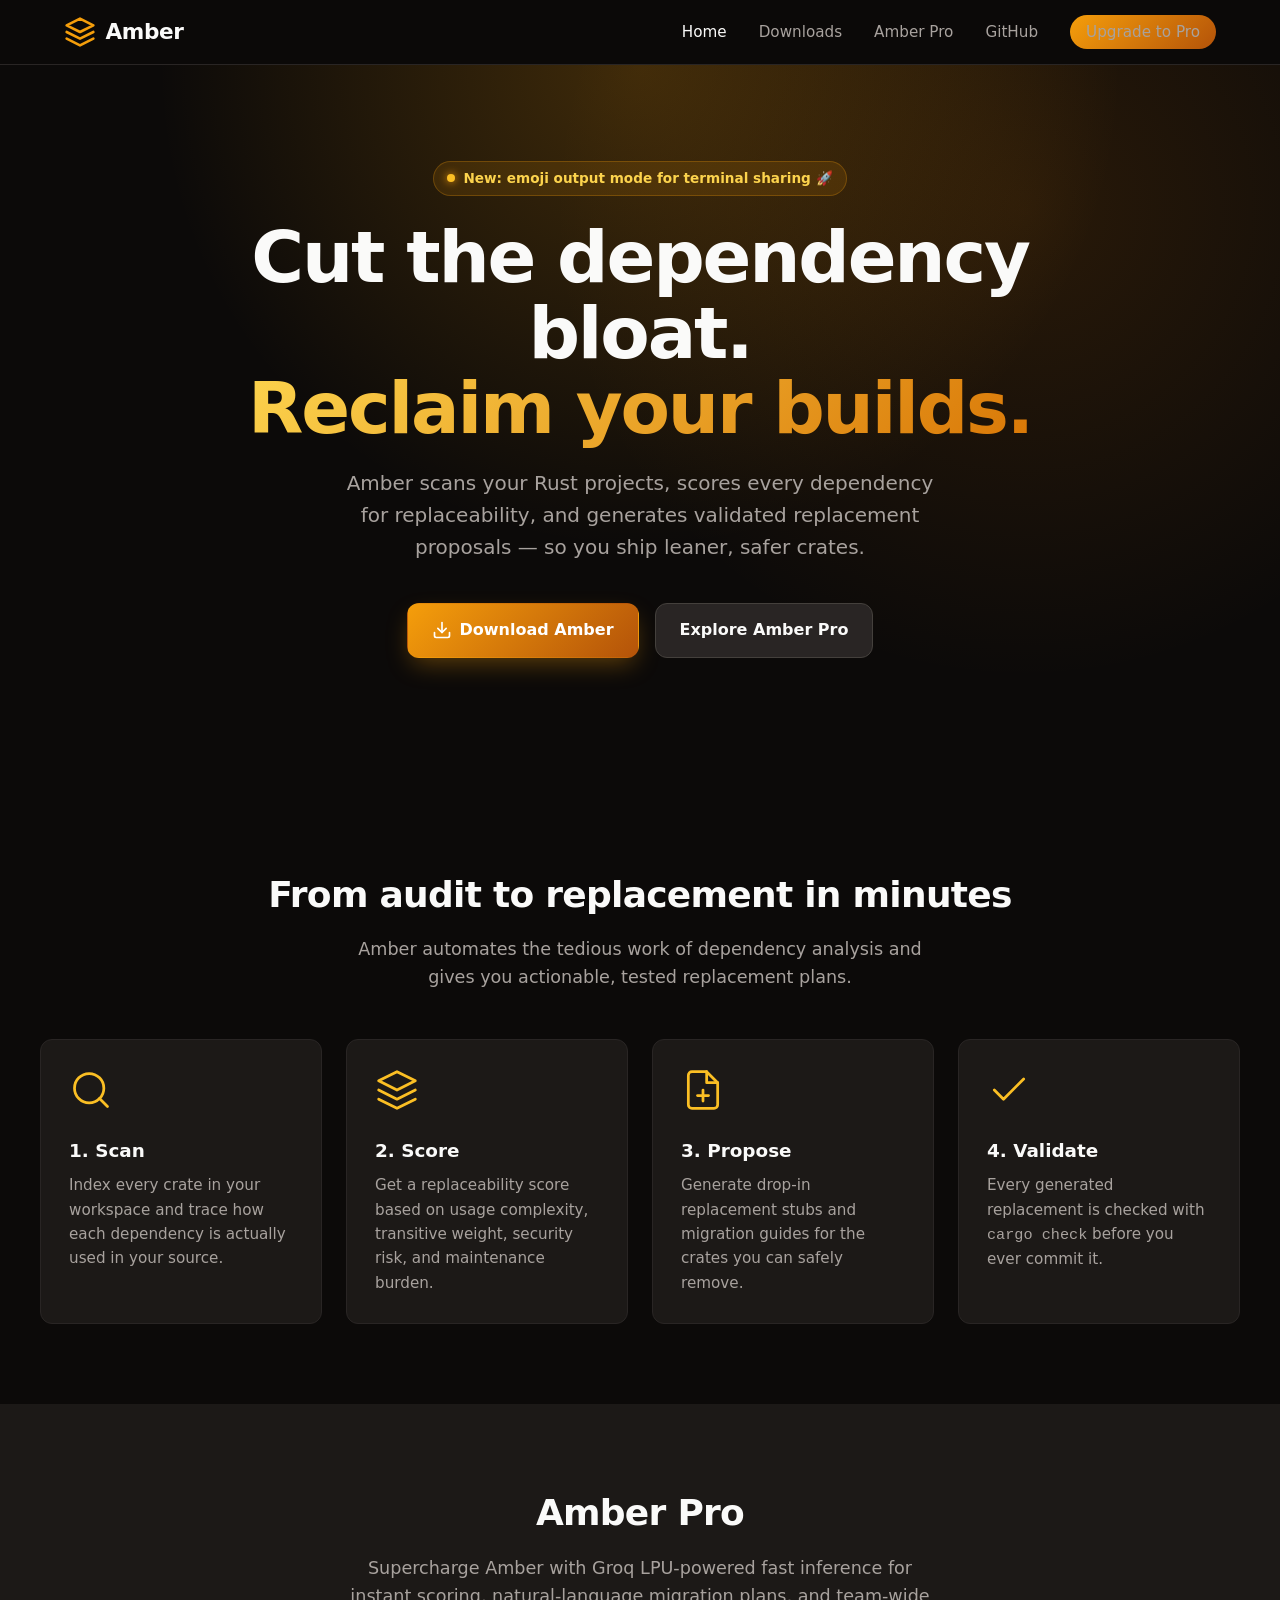
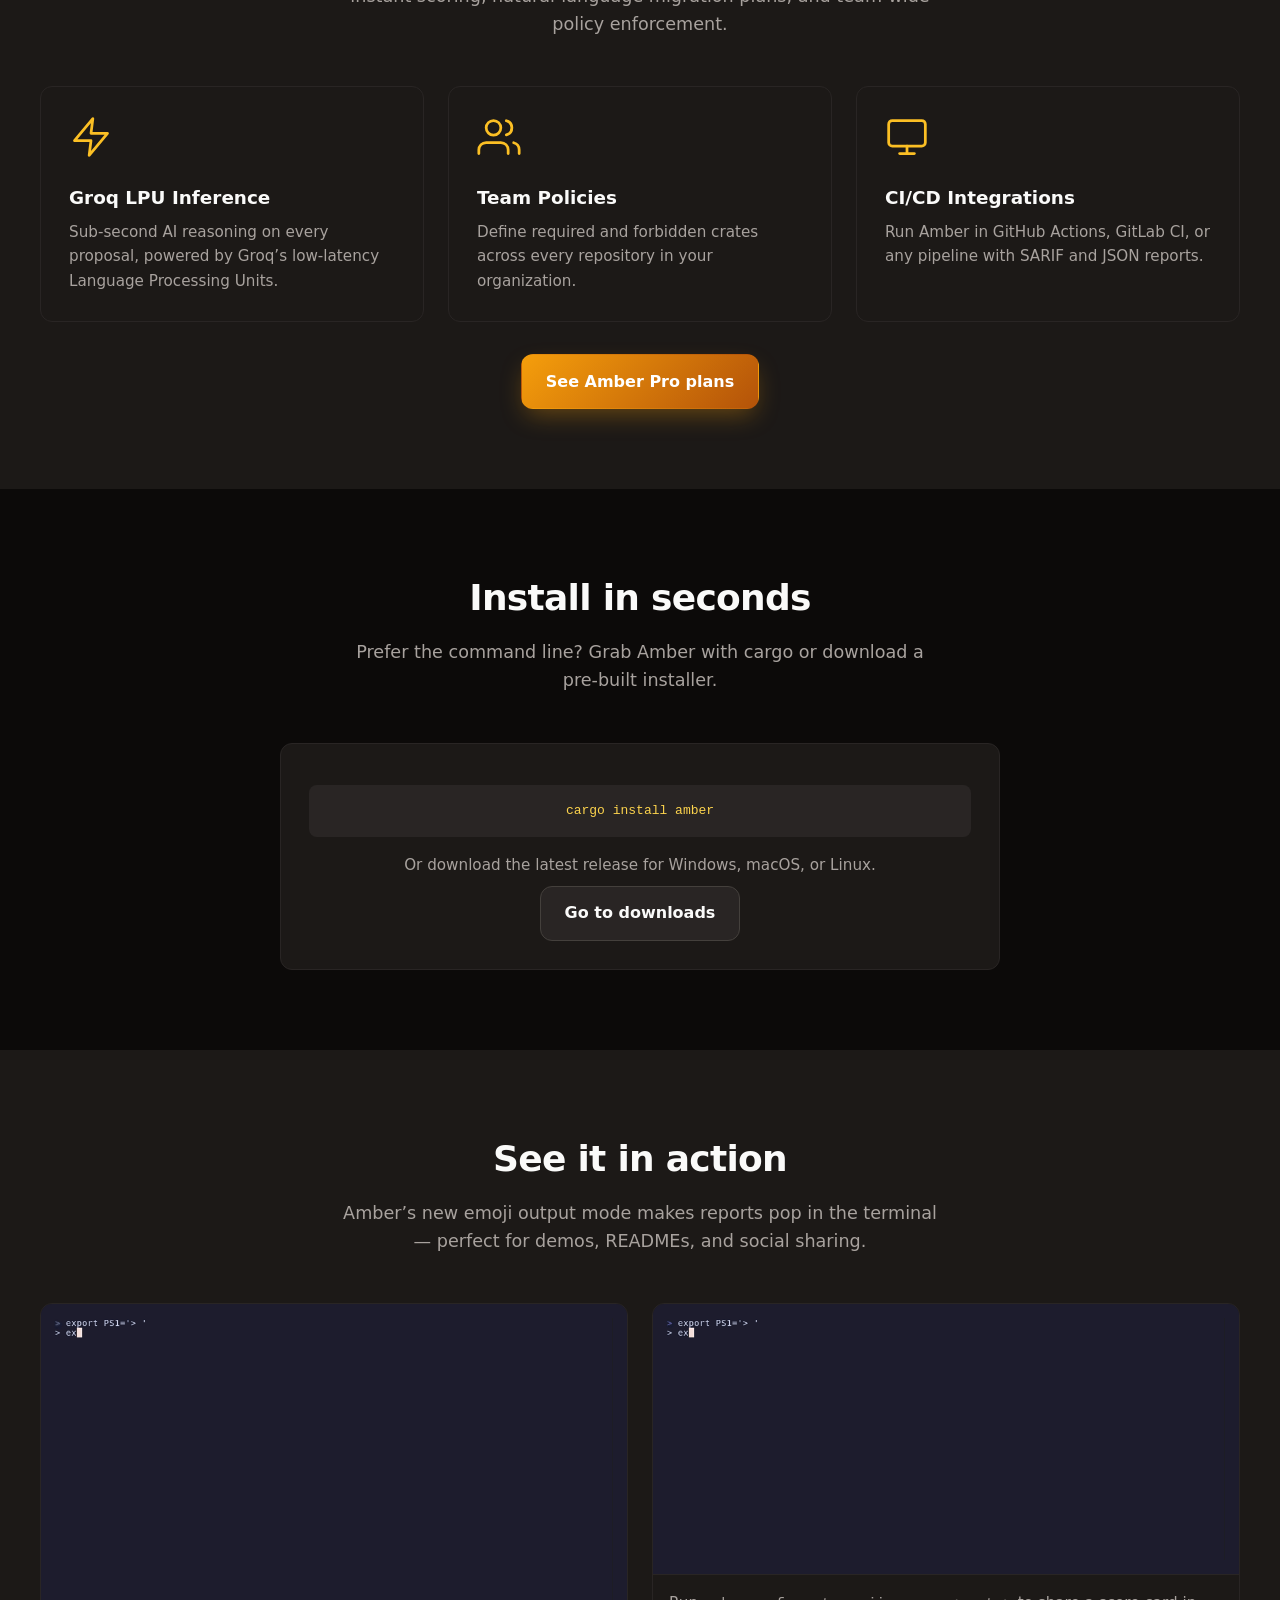
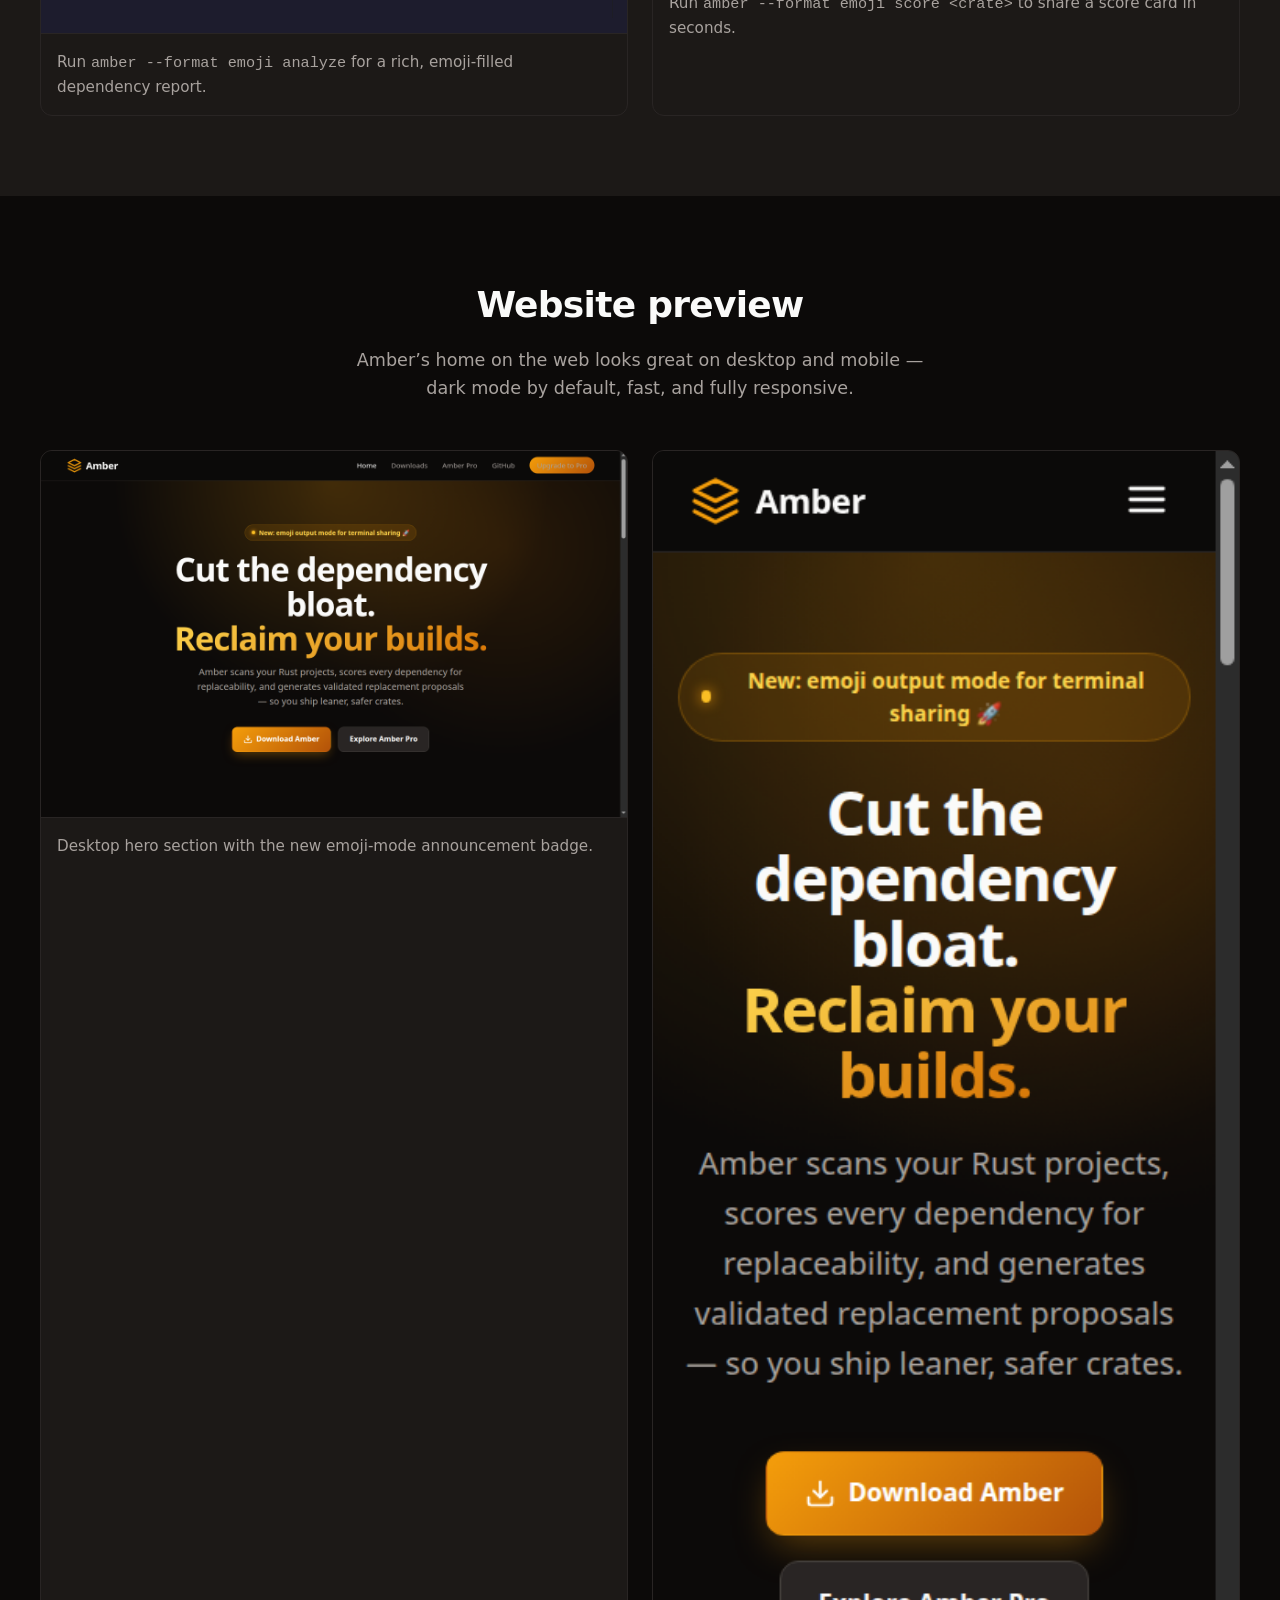
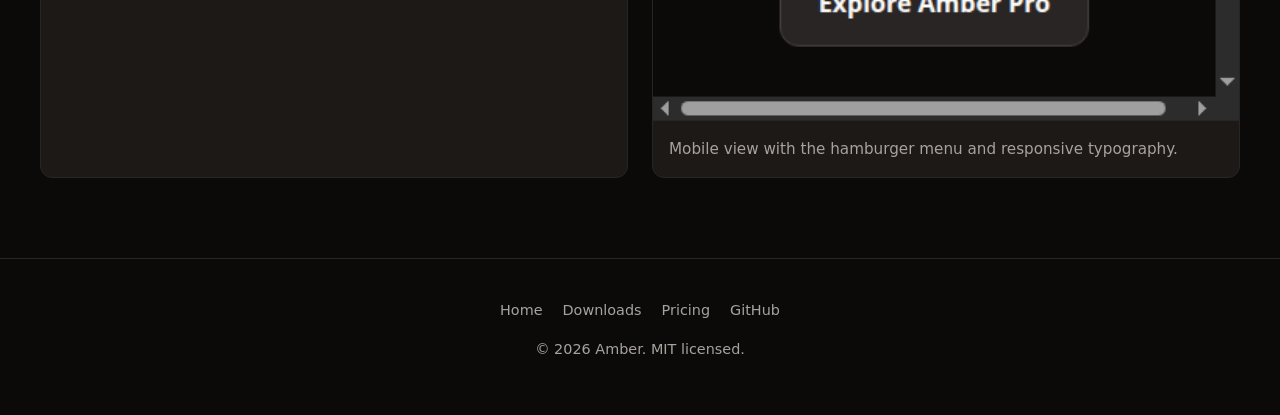
==== website/index.html @ f5aebed7 "Initial import of amber v0.2.6 Autonomous dependency-reduction engine for Rust. Imported as its own " ====
<!DOCTYPE html>
<html lang="en">
<head>
  <meta charset="UTF-8" />
  <meta name="viewport" content="width=device-width, initial-scale=1.0" />
  <meta name="description" content="Amber — the autonomous dependency reduction engine for Rust. Scan, score, replace, and validate your dependencies." />
  <title>Amber — Dependency Garbage Collector for Rust</title>
  <link rel="stylesheet" href="css/styles.css" />
</head>
<body>
  <nav class="navbar">
    <div class="nav-container">
      <a class="logo" href="index.html">
        <svg class="logo-icon" viewBox="0 0 24 24" fill="currentColor" aria-hidden="true">
          <path d="M12 2L2 7l10 5 10-5-10-5zM2 17l10 5 10-5M2 12l10 5 10-5" stroke="currentColor" stroke-width="2" fill="none" stroke-linecap="round" stroke-linejoin="round"/>
        </svg>
        Amber
      </a>
      <button class="menu-toggle" aria-label="Toggle menu" aria-expanded="false">
        <svg width="28" height="28" viewBox="0 0 24 24" fill="none" stroke="currentColor" stroke-width="2" stroke-linecap="round">
          <line x1="3" y1="6" x2="21" y2="6"></line>
          <line x1="3" y1="12" x2="21" y2="12"></line>
          <line x1="3" y1="18" x2="21" y2="18"></line>
        </svg>
      </button>
      <ul class="nav-links">
        <li><a href="index.html" class="active">Home</a></li>
        <li><a href="downloads.html">Downloads</a></li>
        <li><a href="pricing.html">Amber Pro</a></li>
        <li><a href="https://github.com/seriousaboutsolutions/amber" target="_blank" rel="noopener">GitHub</a></li>
        <li><a class="nav-cta" href="pricing.html">Upgrade to Pro</a></li>
      </ul>
    </div>
  </nav>

  <header class="hero">
    <div class="hero-content">
      <div class="badge">
        <span class="badge-dot"></span>
        New: emoji output mode for terminal sharing 🚀
      </div>
      <h1>Cut the dependency bloat.<br><span>Reclaim your builds.</span></h1>
      <p>
        Amber scans your Rust projects, scores every dependency for replaceability,
        and generates validated replacement proposals — so you ship leaner, safer crates.
      </p>
      <div class="hero-actions">
        <a class="btn btn-primary" href="downloads.html">
          <svg width="20" height="20" viewBox="0 0 24 24" fill="none" stroke="currentColor" stroke-width="2" stroke-linecap="round" stroke-linejoin="round"><path d="M21 15v4a2 2 0 0 1-2 2H5a2 2 0 0 1-2-2v-4"/><polyline points="7 10 12 15 17 10"/><line x1="12" y1="15" x2="12" y2="3"/></svg>
          Download Amber
        </a>
        <a class="btn btn-secondary" href="pricing.html">Explore Amber Pro</a>
      </div>
    </div>
  </header>

  <main>
    <section class="section">
      <div class="container">
        <div class="section-title">
          <h2>From audit to replacement in minutes</h2>
          <p>Amber automates the tedious work of dependency analysis and gives you actionable, tested replacement plans.</p>
        </div>
        <div class="features-grid">
          <article class="card">
            <svg class="card-icon" viewBox="0 0 24 24" fill="none" stroke="currentColor" stroke-width="1.5" stroke-linecap="round" stroke-linejoin="round">
              <circle cx="11" cy="11" r="8"></circle>
              <line x1="21" y1="21" x2="16.65" y2="16.65"></line>
            </svg>
            <h3>1. Scan</h3>
            <p>Index every crate in your workspace and trace how each dependency is actually used in your source.</p>
          </article>
          <article class="card">
            <svg class="card-icon" viewBox="0 0 24 24" fill="none" stroke="currentColor" stroke-width="1.5" stroke-linecap="round" stroke-linejoin="round">
              <path d="M12 2L2 7l10 5 10-5-10-5z"></path>
              <path d="M2 17l10 5 10-5"></path>
              <path d="M2 12l10 5 10-5"></path>
            </svg>
            <h3>2. Score</h3>
            <p>Get a replaceability score based on usage complexity, transitive weight, security risk, and maintenance burden.</p>
          </article>
          <article class="card">
            <svg class="card-icon" viewBox="0 0 24 24" fill="none" stroke="currentColor" stroke-width="1.5" stroke-linecap="round" stroke-linejoin="round">
              <path d="M14 2H6a2 2 0 0 0-2 2v16a2 2 0 0 0 2 2h12a2 2 0 0 0 2-2V8z"></path>
              <polyline points="14 2 14 8 20 8"></polyline>
              <line x1="12" y1="18" x2="12" y2="12"></line>
              <line x1="9" y1="15" x2="15" y2="15"></line>
            </svg>
            <h3>3. Propose</h3>
            <p>Generate drop-in replacement stubs and migration guides for the crates you can safely remove.</p>
          </article>
          <article class="card">
            <svg class="card-icon" viewBox="0 0 24 24" fill="none" stroke="currentColor" stroke-width="1.5" stroke-linecap="round" stroke-linejoin="round">
              <polyline points="20 6 9 17 4 12"></polyline>
            </svg>
            <h3>4. Validate</h3>
            <p>Every generated replacement is checked with <code>cargo check</code> before you ever commit it.</p>
          </article>
        </div>
      </div>
    </section>

    <section class="section" style="background: var(--bg-elevated);">
      <div class="container">
        <div class="section-title">
          <h2>Amber Pro</h2>
          <p>Supercharge Amber with Groq LPU-powered fast inference for instant scoring, natural-language migration plans, and team-wide policy enforcement.</p>
        </div>
        <div class="features-grid">
          <article class="card">
            <svg class="card-icon" viewBox="0 0 24 24" fill="none" stroke="currentColor" stroke-width="1.5" stroke-linecap="round" stroke-linejoin="round">
              <polygon points="13 2 3 14 12 14 11 22 21 10 12 10 13 2"></polygon>
            </svg>
            <h3>Groq LPU Inference</h3>
            <p>Sub-second AI reasoning on every proposal, powered by Groq’s low-latency Language Processing Units.</p>
          </article>
          <article class="card">
            <svg class="card-icon" viewBox="0 0 24 24" fill="none" stroke="currentColor" stroke-width="1.5" stroke-linecap="round" stroke-linejoin="round">
              <path d="M17 21v-2a4 4 0 0 0-4-4H5a4 4 0 0 0-4 4v2"></path>
              <circle cx="9" cy="7" r="4"></circle>
              <path d="M23 21v-2a4 4 0 0 0-3-3.87"></path>
              <path d="M16 3.13a4 4 0 0 1 0 7.75"></path>
            </svg>
            <h3>Team Policies</h3>
            <p>Define required and forbidden crates across every repository in your organization.</p>
          </article>
          <article class="card">
            <svg class="card-icon" viewBox="0 0 24 24" fill="none" stroke="currentColor" stroke-width="1.5" stroke-linecap="round" stroke-linejoin="round">
              <rect x="2" y="3" width="20" height="14" rx="2" ry="2"></rect>
              <line x1="8" y1="21" x2="16" y2="21"></line>
              <line x1="12" y1="17" x2="12" y2="21"></line>
            </svg>
            <h3>CI/CD Integrations</h3>
            <p>Run Amber in GitHub Actions, GitLab CI, or any pipeline with SARIF and JSON reports.</p>
          </article>
        </div>
        <div class="text-center mt-2">
          <a class="btn btn-primary" href="pricing.html">See Amber Pro plans</a>
        </div>
      </div>
    </section>

    <section class="section">
      <div class="container">
        <div class="section-title">
          <h2>Install in seconds</h2>
          <p>Prefer the command line? Grab Amber with cargo or download a pre-built installer.</p>
        </div>
        <div class="card" style="max-width: 720px; margin: 0 auto; text-align: center;">
          <pre style="background: var(--surface); padding: 1rem; border-radius: 0.5rem; overflow-x: auto;"><code style="color: var(--amber-300);">cargo install amber</code></pre>
          <p class="text-center" style="color: var(--text-muted); margin-top: 1rem;">
            Or download the latest release for Windows, macOS, or Linux.
          </p>
          <a class="btn btn-secondary" href="downloads.html" style="margin-top: 0.5rem;">Go to downloads</a>
        </div>
      </div>
    </section>

    <section class="section" style="background: var(--bg-elevated);">
      <div class="container">
        <div class="section-title">
          <h2>See it in action</h2>
          <p>Amber’s new emoji output mode makes reports pop in the terminal — perfect for demos, READMEs, and social sharing.</p>
        </div>
        <div class="gif-grid">
          <article class="gif-card">
            <img src="assets/vhs/amber-emoji-analyze.gif" alt="Amber emoji-mode analyze report" loading="lazy" />
            <p>Run <code>amber --format emoji analyze</code> for a rich, emoji-filled dependency report.</p>
          </article>
          <article class="gif-card">
            <img src="assets/vhs/amber-emoji-score.gif" alt="Amber emoji-mode score card" loading="lazy" />
            <p>Run <code>amber --format emoji score &lt;crate&gt;</code> to share a score card in seconds.</p>
          </article>
        </div>
      </div>
    </section>

    <section class="section">
      <div class="container">
        <div class="section-title">
          <h2>Website preview</h2>
          <p>Amber’s home on the web looks great on desktop and mobile — dark mode by default, fast, and fully responsive.</p>
        </div>
        <div class="gif-grid">
          <article class="gif-card">
            <img src="assets/screenshots/amber-website-hero.png" alt="Amber website hero section on desktop" loading="lazy" />
            <p>Desktop hero section with the new emoji-mode announcement badge.</p>
          </article>
          <article class="gif-card">
            <img src="assets/screenshots/amber-website-mobile.png" alt="Amber website on mobile" loading="lazy" />
            <p>Mobile view with the hamburger menu and responsive typography.</p>
          </article>
        </div>
      </div>
    </section>
  </main>

  <footer class="footer">
    <div class="footer-links">
      <a href="index.html">Home</a>
      <a href="downloads.html">Downloads</a>
      <a href="pricing.html">Pricing</a>
      <a href="https://github.com/seriousaboutsolutions/amber" target="_blank" rel="noopener">GitHub</a>
    </div>
    <p>© <span id="year"></span> Amber. MIT licensed.</p>
  </footer>

  <script>
    document.getElementById('year').textContent = new Date().getFullYear();

    const menuToggle = document.querySelector('.menu-toggle');
    const navLinks = document.querySelector('.nav-links');
    menuToggle.addEventListener('click', () => {
      const isOpen = navLinks.classList.toggle('open');
      menuToggle.setAttribute('aria-expanded', String(isOpen));
    });
  </script>
</body>
</html>
---- website/css/styles.css ----
/* Amber theme design tokens */
:root {
  --bg: #0c0a09;
  --bg-elevated: #1c1917;
  --surface: #292524;
  --surface-highlight: #44403c;
  --amber-50: #fffbeb;
  --amber-100: #fef3c7;
  --amber-200: #fde68a;
  --amber-300: #fcd34d;
  --amber-400: #fbbf24;
  --amber-500: #f59e0b;
  --amber-600: #d97706;
  --amber-700: #b45309;
  --amber-800: #92400e;
  --amber-900: #78350f;
  --text: #fafaf9;
  --text-muted: #a8a29e;
  --danger: #ef4444;
  --success: #22c55e;
  --radius: 0.75rem;
  --shadow: 0 25px 50px -12px rgba(0, 0, 0, 0.5);
}

* {
  box-sizing: border-box;
}

html {
  scroll-behavior: smooth;
}

body {
  margin: 0;
  font-family: Inter, system-ui, -apple-system, BlinkMacSystemFont, "Segoe UI", Roboto, "Helvetica Neue", Arial, sans-serif;
  background: var(--bg);
  color: var(--text);
  line-height: 1.6;
}

a {
  color: var(--amber-400);
  text-decoration: none;
}

a:hover {
  color: var(--amber-300);
  text-decoration: underline;
}

/* Navigation */
.navbar {
  position: sticky;
  top: 0;
  z-index: 100;
  background: rgba(12, 10, 9, 0.85);
  backdrop-filter: blur(12px);
  border-bottom: 1px solid var(--surface);
}

.nav-container {
  max-width: 1200px;
  margin: 0 auto;
  padding: 0 1.5rem;
  display: flex;
  align-items: center;
  justify-content: space-between;
  height: 4rem;
}

.logo {
  display: flex;
  align-items: center;
  gap: 0.6rem;
  font-weight: 800;
  font-size: 1.35rem;
  color: var(--text);
  letter-spacing: -0.02em;
}

.logo-icon {
  width: 2rem;
  height: 2rem;
  color: var(--amber-500);
}

.nav-links {
  display: flex;
  align-items: center;
  gap: 2rem;
  list-style: none;
  margin: 0;
  padding: 0;
}

.nav-links a {
  color: var(--text-muted);
  font-weight: 500;
  font-size: 0.95rem;
  text-decoration: none;
}

.nav-links a:hover,
.nav-links a.active {
  color: var(--text);
}

.nav-cta {
  background: linear-gradient(135deg, var(--amber-500), var(--amber-700));
  color: #fff;
  padding: 0.5rem 1rem;
  border-radius: 9999px;
  font-weight: 600;
  text-decoration: none;
}

.nav-cta:hover {
  background: linear-gradient(135deg, var(--amber-400), var(--amber-600));
  color: #fff;
  text-decoration: none;
}

.menu-toggle {
  display: none;
  background: none;
  border: none;
  color: var(--text);
  cursor: pointer;
}

/* Hero */
.hero {
  position: relative;
  overflow: hidden;
  padding: 6rem 1.5rem 8rem;
  text-align: center;
}

.hero::before {
  content: "";
  position: absolute;
  inset: 0;
  background:
    radial-gradient(circle at 50% 0%, rgba(245, 158, 11, 0.22), transparent 50%),
    radial-gradient(circle at 80% 20%, rgba(217, 119, 6, 0.14), transparent 40%);
  pointer-events: none;
}

.hero-content {
  position: relative;
  max-width: 800px;
  margin: 0 auto;
}

.badge {
  display: inline-flex;
  align-items: center;
  gap: 0.5rem;
  background: rgba(245, 158, 11, 0.12);
  color: var(--amber-300);
  border: 1px solid rgba(245, 158, 11, 0.25);
  padding: 0.35rem 0.85rem;
  border-radius: 9999px;
  font-size: 0.85rem;
  font-weight: 600;
  margin-bottom: 1.5rem;
}

.badge-dot {
  width: 0.5rem;
  height: 0.5rem;
  background: var(--amber-400);
  border-radius: 50%;
  box-shadow: 0 0 8px var(--amber-500);
}

.hero h1 {
  font-size: clamp(2.5rem, 6vw, 4.5rem);
  font-weight: 900;
  line-height: 1.05;
  margin: 0 0 1.25rem;
  letter-spacing: -0.03em;
}

.hero h1 span {
  background: linear-gradient(135deg, var(--amber-300), var(--amber-600));
  -webkit-background-clip: text;
  -webkit-text-fill-color: transparent;
  background-clip: text;
}

.hero p {
  font-size: 1.25rem;
  color: var(--text-muted);
  max-width: 600px;
  margin: 0 auto 2.5rem;
}

.hero-actions {
  display: flex;
  flex-wrap: wrap;
  gap: 1rem;
  justify-content: center;
}

/* Buttons */
.btn {
  display: inline-flex;
  align-items: center;
  justify-content: center;
  gap: 0.5rem;
  padding: 0.85rem 1.5rem;
  border-radius: var(--radius);
  font-weight: 700;
  font-size: 1rem;
  border: 1px solid transparent;
  cursor: pointer;
  transition: transform 0.15s ease, box-shadow 0.15s ease, background 0.15s ease;
  text-decoration: none;
}

.btn:hover {
  transform: translateY(-2px);
  text-decoration: none;
}

.btn-primary {
  background: linear-gradient(135deg, var(--amber-500), var(--amber-700));
  color: #fff;
  box-shadow: 0 10px 25px -5px rgba(245, 158, 11, 0.35);
}

.btn-primary:hover {
  background: linear-gradient(135deg, var(--amber-400), var(--amber-600));
  color: #fff;
  box-shadow: 0 15px 30px -5px rgba(245, 158, 11, 0.45);
}

.btn-secondary {
  background: var(--surface);
  color: var(--text);
  border-color: var(--surface-highlight);
}

.btn-secondary:hover {
  background: var(--surface-highlight);
  color: var(--text);
}

.btn-danger {
  background: rgba(239, 68, 68, 0.12);
  color: var(--danger);
  border-color: rgba(239, 68, 68, 0.3);
}

.btn-danger:hover {
  background: rgba(239, 68, 68, 0.2);
  color: #fff;
}

.btn.active {
  background: var(--amber-600);
  border-color: var(--amber-600);
  color: #fff;
}

.btn.active:hover {
  background: var(--amber-500);
  border-color: var(--amber-500);
}

/* Sections */
.section {
  padding: 5rem 1.5rem;
}

.section-title {
  text-align: center;
  margin-bottom: 3rem;
}

.section-title h2 {
  font-size: 2.25rem;
  font-weight: 800;
  margin: 0 0 0.75rem;
  letter-spacing: -0.02em;
}

.section-title p {
  color: var(--text-muted);
  font-size: 1.1rem;
  max-width: 600px;
  margin: 0 auto;
}

.container {
  max-width: 1200px;
  margin: 0 auto;
}

/* Feature cards */
.features-grid {
  display: grid;
  grid-template-columns: repeat(auto-fit, minmax(260px, 1fr));
  gap: 1.5rem;
}

.card {
  background: var(--bg-elevated);
  border: 1px solid var(--surface);
  border-radius: var(--radius);
  padding: 1.75rem;
  transition: border-color 0.2s ease, transform 0.2s ease;
}

.card:hover {
  border-color: var(--amber-700);
  transform: translateY(-4px);
}

.card-icon {
  width: 2.75rem;
  height: 2.75rem;
  color: var(--amber-400);
  margin-bottom: 1rem;
}

.card h3 {
  font-size: 1.15rem;
  font-weight: 700;
  margin: 0 0 0.5rem;
}

.card p {
  color: var(--text-muted);
  margin: 0;
  font-size: 0.95rem;
}

/* Downloads */
.release {
  background: var(--bg-elevated);
  border: 1px solid var(--surface);
  border-radius: var(--radius);
  margin-bottom: 1.5rem;
  overflow: hidden;
}

.release-header {
  display: flex;
  flex-wrap: wrap;
  align-items: center;
  justify-content: space-between;
  gap: 1rem;
  padding: 1.25rem 1.5rem;
  border-bottom: 1px solid var(--surface);
}

.release-title {
  display: flex;
  align-items: center;
  gap: 0.75rem;
}

.release-title h3 {
  margin: 0;
  font-size: 1.25rem;
}

.tag {
  font-size: 0.75rem;
  font-weight: 700;
  text-transform: uppercase;
  letter-spacing: 0.05em;
  padding: 0.25rem 0.5rem;
  border-radius: 9999px;
}

.tag-stable {
  background: rgba(34, 197, 94, 0.15);
  color: var(--success);
}

.tag-prerelease {
  background: rgba(245, 158, 11, 0.15);
  color: var(--amber-300);
}

.tag-deprecated {
  background: rgba(239, 68, 68, 0.15);
  color: var(--danger);
}

.release-meta {
  color: var(--text-muted);
  font-size: 0.9rem;
}

.release-body {
  padding: 1.25rem 1.5rem;
}

.release-notes {
  color: var(--text-muted);
  margin-bottom: 1.25rem;
}

.asset-grid {
  display: grid;
  grid-template-columns: repeat(auto-fit, minmax(180px, 1fr));
  gap: 0.75rem;
}

.asset {
  display: flex;
  align-items: center;
  gap: 0.75rem;
  background: var(--surface);
  border: 1px solid var(--surface-highlight);
  border-radius: 0.5rem;
  padding: 0.75rem 1rem;
  color: var(--text);
  font-weight: 600;
  font-size: 0.9rem;
  transition: background 0.15s ease, border-color 0.15s ease;
}

.asset:hover {
  background: var(--surface-highlight);
  border-color: var(--amber-700);
  color: var(--text);
  text-decoration: none;
}

.asset svg {
  width: 1.25rem;
  height: 1.25rem;
  color: var(--amber-400);
  flex-shrink: 0;
}

.deprecated-notice {
  display: flex;
  align-items: center;
  gap: 0.75rem;
  background: rgba(239, 68, 68, 0.1);
  border: 1px solid rgba(239, 68, 68, 0.25);
  color: #fecaca;
  padding: 0.75rem 1rem;
  border-radius: 0.5rem;
  margin-bottom: 1rem;
  font-size: 0.9rem;
}

/* Pricing */
.pricing-grid {
  display: grid;
  grid-template-columns: repeat(auto-fit, minmax(300px, 1fr));
  gap: 1.5rem;
  align-items: start;
}

.pricing-card {
  background: var(--bg-elevated);
  border: 1px solid var(--surface);
  border-radius: var(--radius);
  padding: 2rem;
  position: relative;
}

.pricing-card.featured {
  border-color: var(--amber-600);
  box-shadow: 0 0 40px -10px rgba(245, 158, 11, 0.2);
}

.pricing-badge {
  position: absolute;
  top: -0.75rem;
  right: 1.5rem;
  background: linear-gradient(135deg, var(--amber-500), var(--amber-700));
  color: #fff;
  font-size: 0.75rem;
  font-weight: 700;
  padding: 0.35rem 0.75rem;
  border-radius: 9999px;
}

.pricing-card h3 {
  margin: 0 0 0.5rem;
  font-size: 1.4rem;
}

.pricing-card .price {
  font-size: 2.5rem;
  font-weight: 900;
  margin: 0 0 1.5rem;
}

.pricing-card .price span {
  font-size: 1rem;
  color: var(--text-muted);
  font-weight: 500;
}

.pricing-features {
  list-style: none;
  padding: 0;
  margin: 0 0 1.5rem;
}

.pricing-features li {
  display: flex;
  align-items: center;
  gap: 0.6rem;
  padding: 0.45rem 0;
  color: var(--text-muted);
}

.pricing-features li svg {
  width: 1.1rem;
  height: 1.1rem;
  color: var(--amber-400);
  flex-shrink: 0;
}

.pro-feature {
  background: rgba(245, 158, 11, 0.08);
  border: 1px solid rgba(245, 158, 11, 0.2);
  border-radius: var(--radius);
  padding: 1.25rem;
  margin-bottom: 1.5rem;
}

.pro-feature h4 {
  margin: 0 0 0.5rem;
  color: var(--amber-300);
}

.pro-feature p {
  margin: 0;
  color: var(--text-muted);
  font-size: 0.95rem;
}

/* Modal */
.modal-overlay {
  position: fixed;
  inset: 0;
  background: rgba(0, 0, 0, 0.75);
  backdrop-filter: blur(4px);
  display: flex;
  align-items: center;
  justify-content: center;
  z-index: 200;
  opacity: 0;
  visibility: hidden;
  transition: opacity 0.2s ease, visibility 0.2s ease;
  padding: 1rem;
}

.modal-overlay.open {
  opacity: 1;
  visibility: visible;
}

.modal {
  background: var(--bg-elevated);
  border: 1px solid var(--surface-highlight);
  border-radius: var(--radius);
  width: 100%;
  max-width: 480px;
  padding: 1.75rem;
  box-shadow: var(--shadow);
  transform: translateY(10px);
  transition: transform 0.2s ease;
}

.modal-overlay.open .modal {
  transform: translateY(0);
}

.modal-header {
  display: flex;
  align-items: center;
  justify-content: space-between;
  margin-bottom: 1.25rem;
}

.modal-header h3 {
  margin: 0;
  font-size: 1.35rem;
}

.modal-close {
  background: none;
  border: none;
  color: var(--text-muted);
  cursor: pointer;
  padding: 0.25rem;
}

.modal-close:hover {
  color: var(--text);
}

.form-group {
  margin-bottom: 1rem;
}

.form-group label {
  display: block;
  font-size: 0.9rem;
  font-weight: 600;
  margin-bottom: 0.4rem;
}

.form-group input,
.form-group select {
  width: 100%;
  background: var(--surface);
  border: 1px solid var(--surface-highlight);
  color: var(--text);
  padding: 0.75rem 1rem;
  border-radius: 0.5rem;
  font-size: 1rem;
}

.form-group input:focus,
.form-group select:focus {
  outline: none;
  border-color: var(--amber-500);
}

.form-actions {
  display: flex;
  justify-content: flex-end;
  gap: 0.75rem;
  margin-top: 1.5rem;
}

/* Footer */
.footer {
  border-top: 1px solid var(--surface);
  padding: 2.5rem 1.5rem;
  text-align: center;
  color: var(--text-muted);
  font-size: 0.9rem;
}

.footer-links {
  display: flex;
  justify-content: center;
  gap: 1.25rem;
  margin-bottom: 1rem;
  flex-wrap: wrap;
}

.footer-links a {
  color: var(--text-muted);
}

.footer-links a:hover {
  color: var(--text);
}

/* Utilities */
.gif-grid {
  display: grid;
  grid-template-columns: repeat(auto-fit, minmax(360px, 1fr));
  gap: 1.5rem;
}

.gif-card {
  background: var(--bg-elevated);
  border: 1px solid var(--surface);
  border-radius: var(--radius);
  overflow: hidden;
}

.gif-card img {
  width: 100%;
  display: block;
  border-bottom: 1px solid var(--surface);
}

.gif-card p {
  margin: 0;
  padding: 1rem;
  color: var(--text-muted);
  font-size: 0.95rem;
}

.text-center {
  text-align: center;
}

.mt-2 {
  margin-top: 2rem;
}

.hidden {
  display: none;
}

/* Mobile */
@media (max-width: 768px) {
  .nav-links {
    display: none;
    position: absolute;
    top: 4rem;
    left: 0;
    right: 0;
    flex-direction: column;
    background: var(--bg-elevated);
    border-bottom: 1px solid var(--surface);
    padding: 1rem 1.5rem;
    gap: 1rem;
  }

  .nav-links.open {
    display: flex;
  }

  .menu-toggle {
    display: block;
  }

  .hero {
    padding: 4rem 1rem 5rem;
  }

  .section {
    padding: 3rem 1rem;
  }

  .release-header {
    flex-direction: column;
    align-items: flex-start;
  }
}
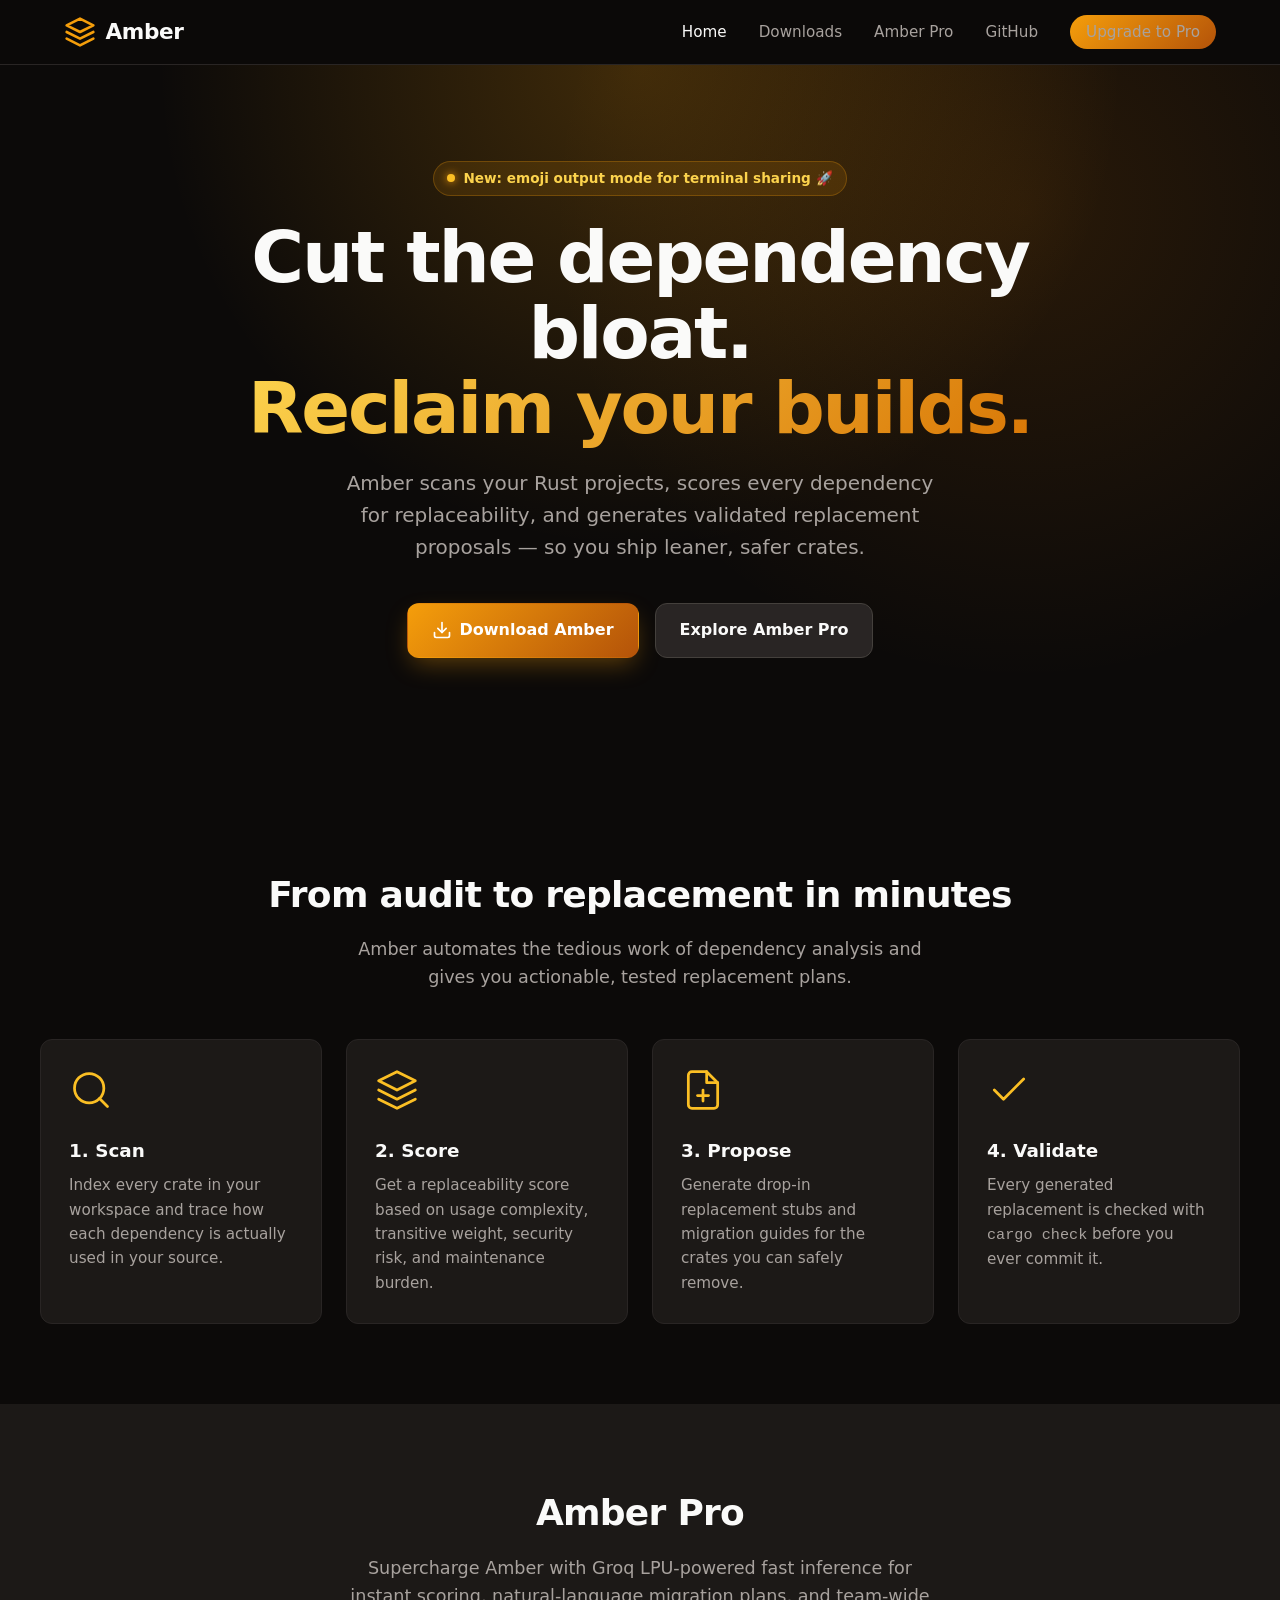
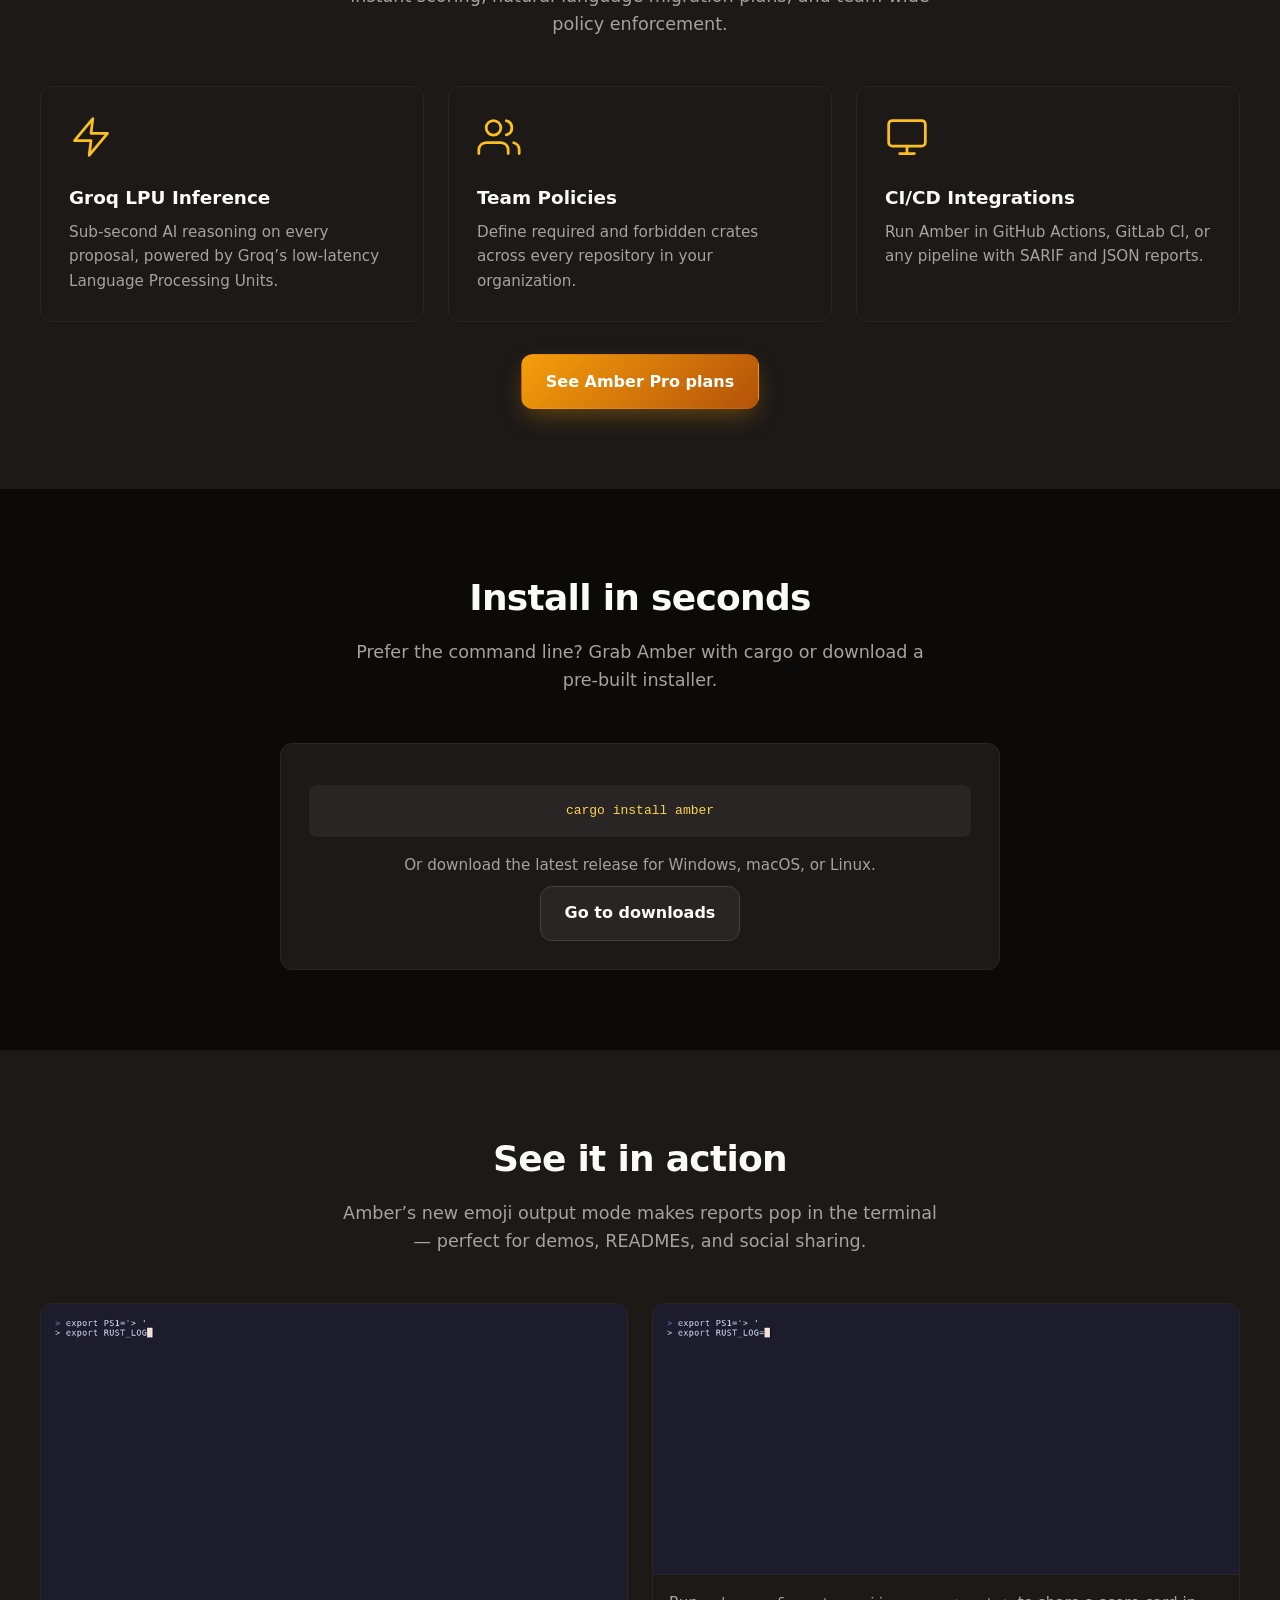
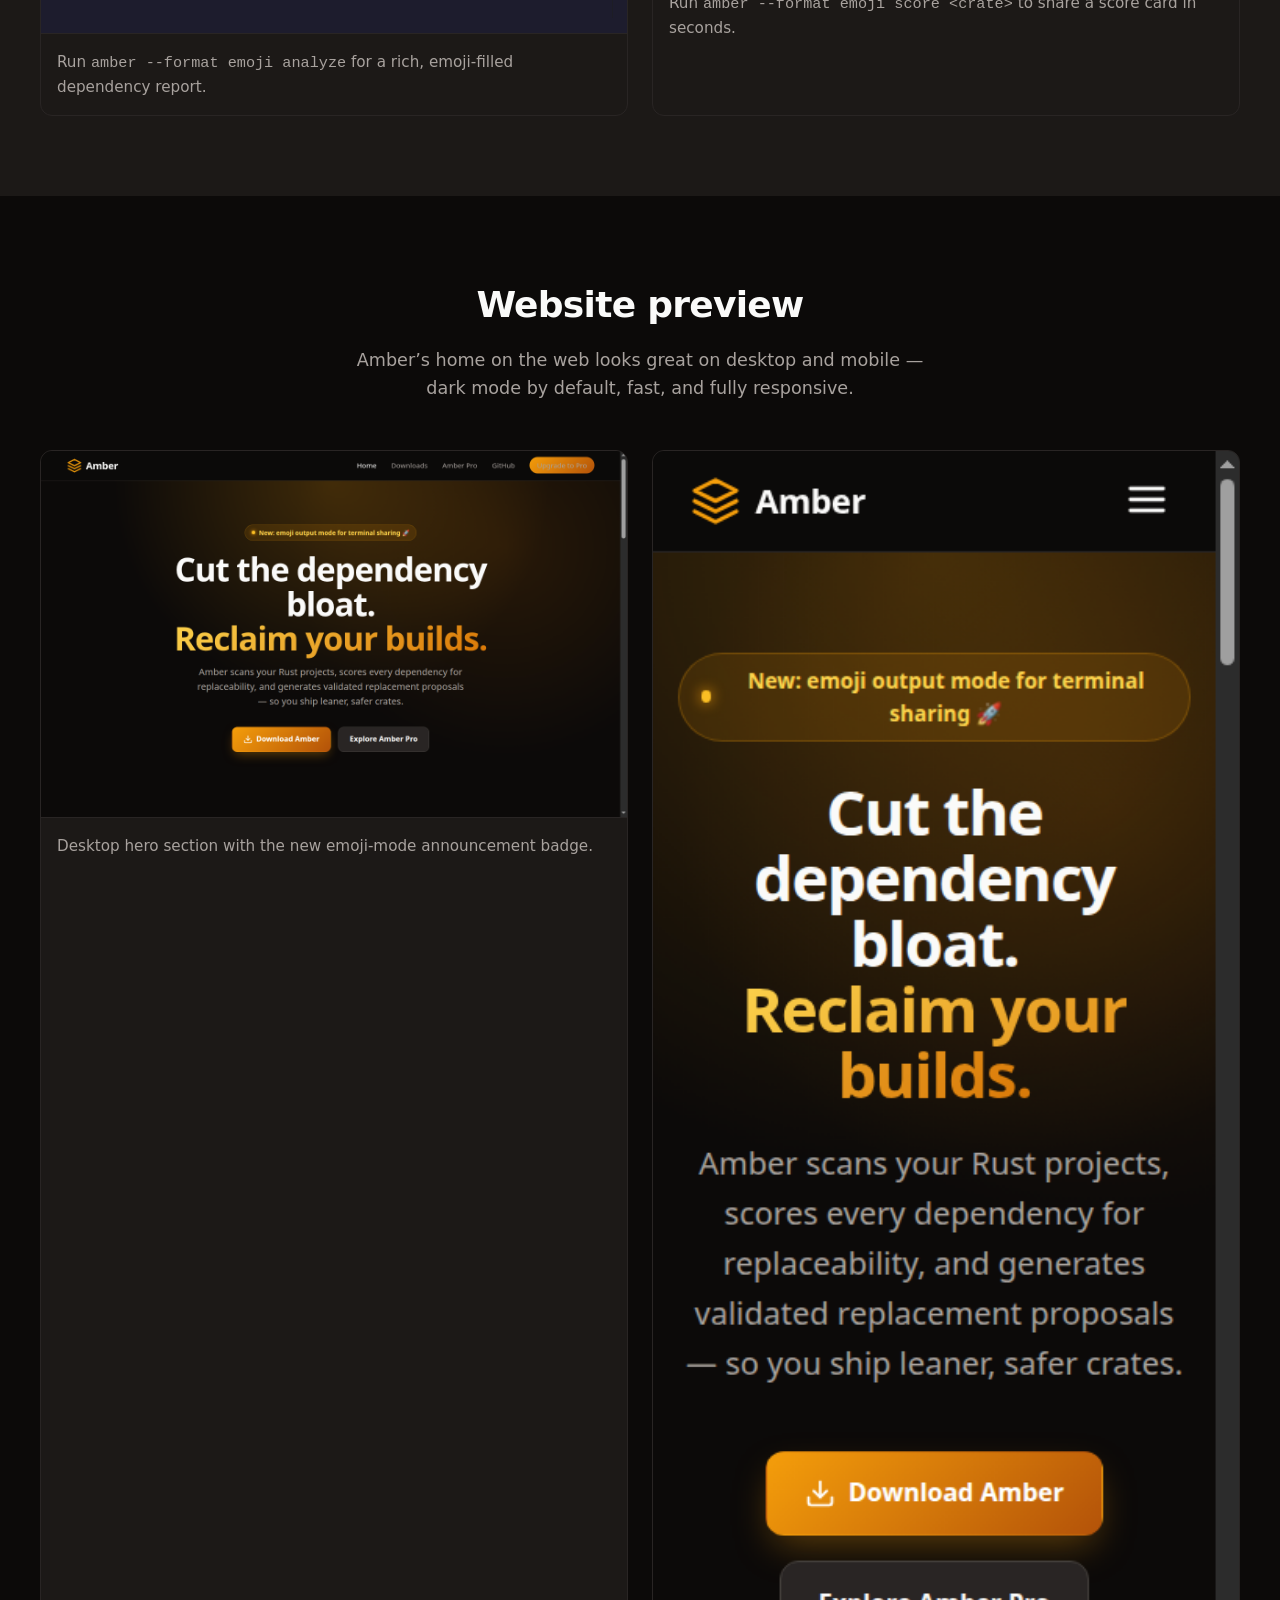
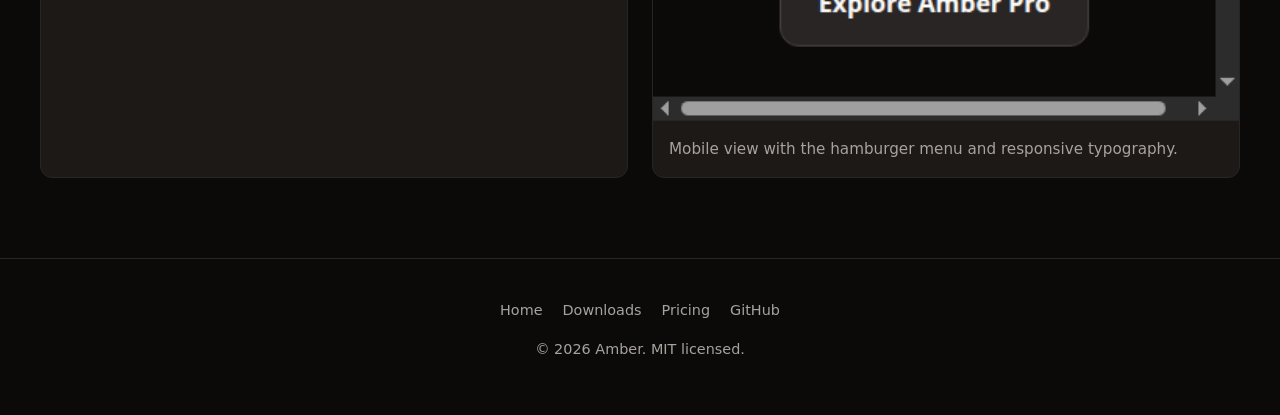
==== commit ab5a2a78: "release-readiness: phases 0-2 (build, governance, CI hardening, docs) Phase 0: - padagonia dependenc" ====
--- a/website/index.html
+++ b/website/index.html
@@ -27,7 +27,7 @@
         <li><a href="index.html" class="active">Home</a></li>
         <li><a href="downloads.html">Downloads</a></li>
         <li><a href="pricing.html">Amber Pro</a></li>
-        <li><a href="https://github.com/seriousaboutsolutions/amber" target="_blank" rel="noopener">GitHub</a></li>
+        <li><a href="https://github.com/elci-group/amber" target="_blank" rel="noopener">GitHub</a></li>
         <li><a class="nav-cta" href="pricing.html">Upgrade to Pro</a></li>
       </ul>
     </div>
@@ -200,7 +200,7 @@
       <a href="index.html">Home</a>
       <a href="downloads.html">Downloads</a>
       <a href="pricing.html">Pricing</a>
-      <a href="https://github.com/seriousaboutsolutions/amber" target="_blank" rel="noopener">GitHub</a>
+      <a href="https://github.com/elci-group/amber" target="_blank" rel="noopener">GitHub</a>
     </div>
     <p>© <span id="year"></span> Amber. MIT licensed.</p>
   </footer>
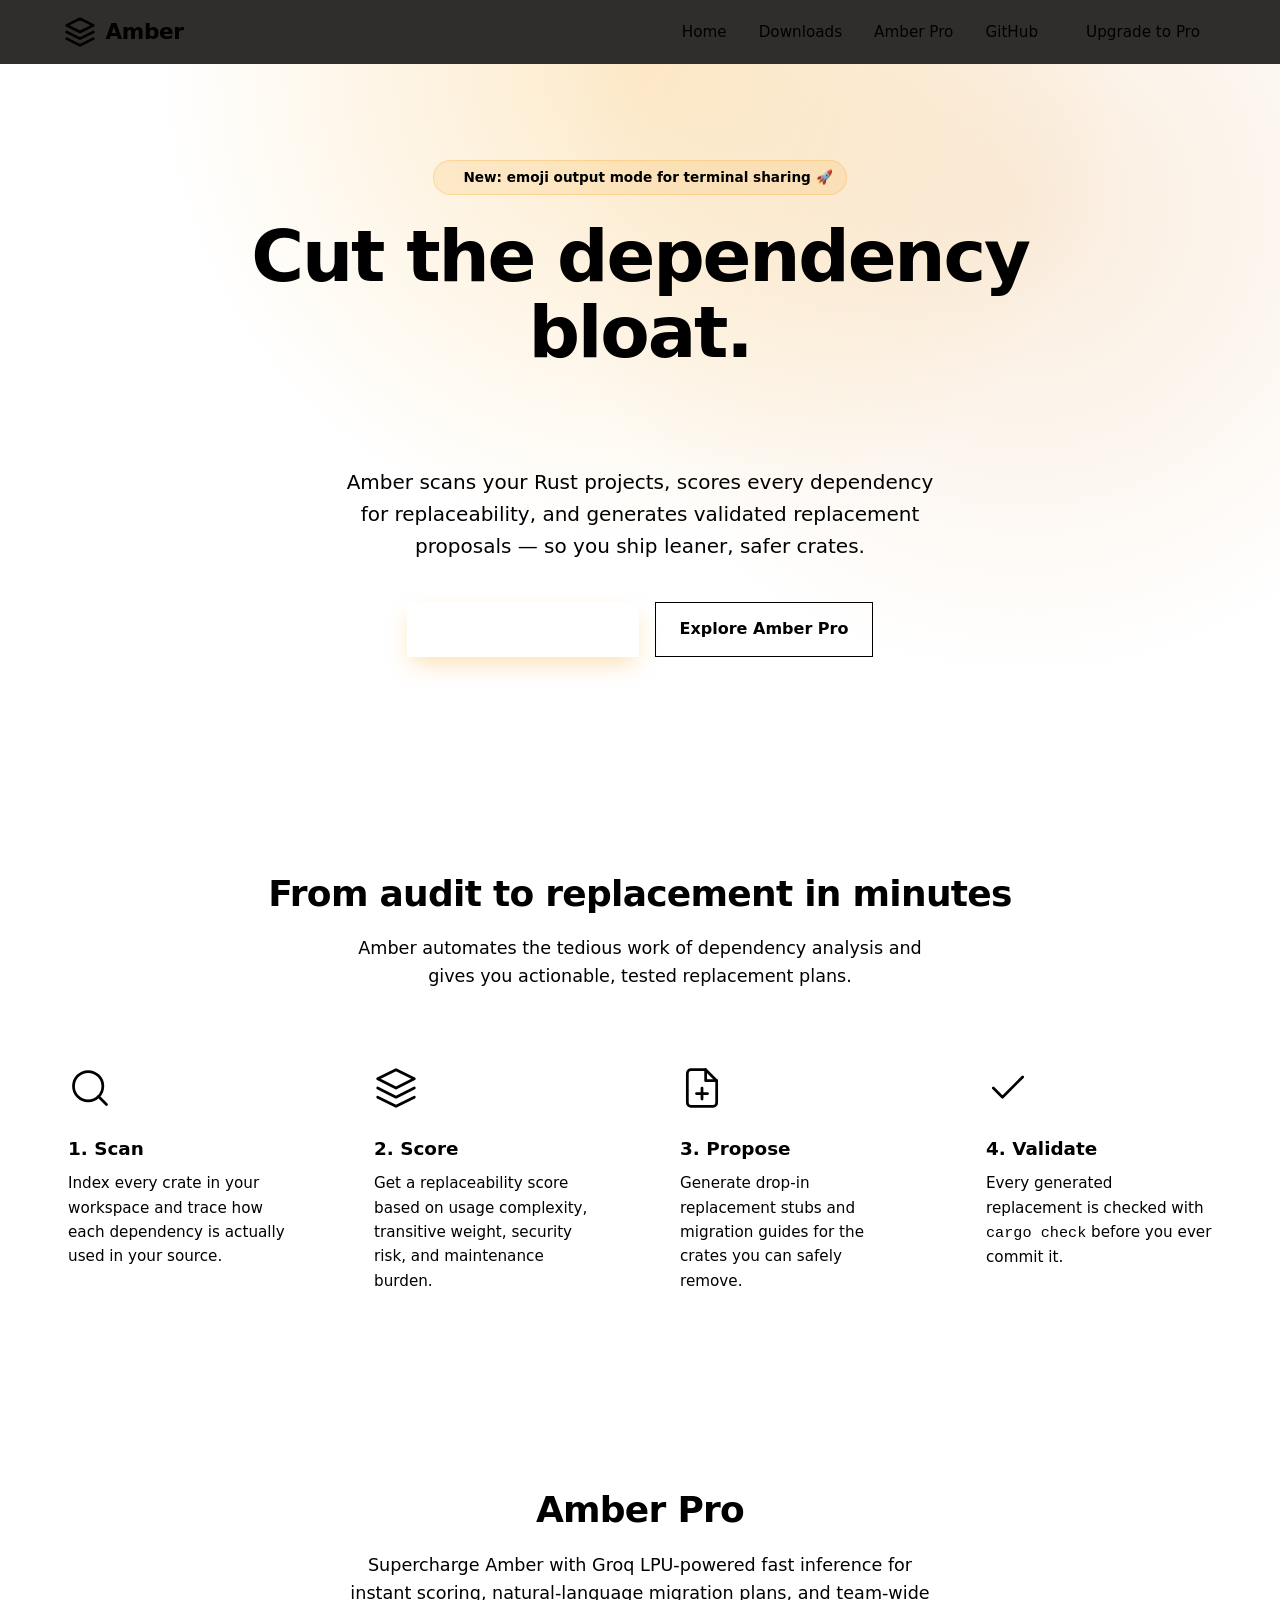
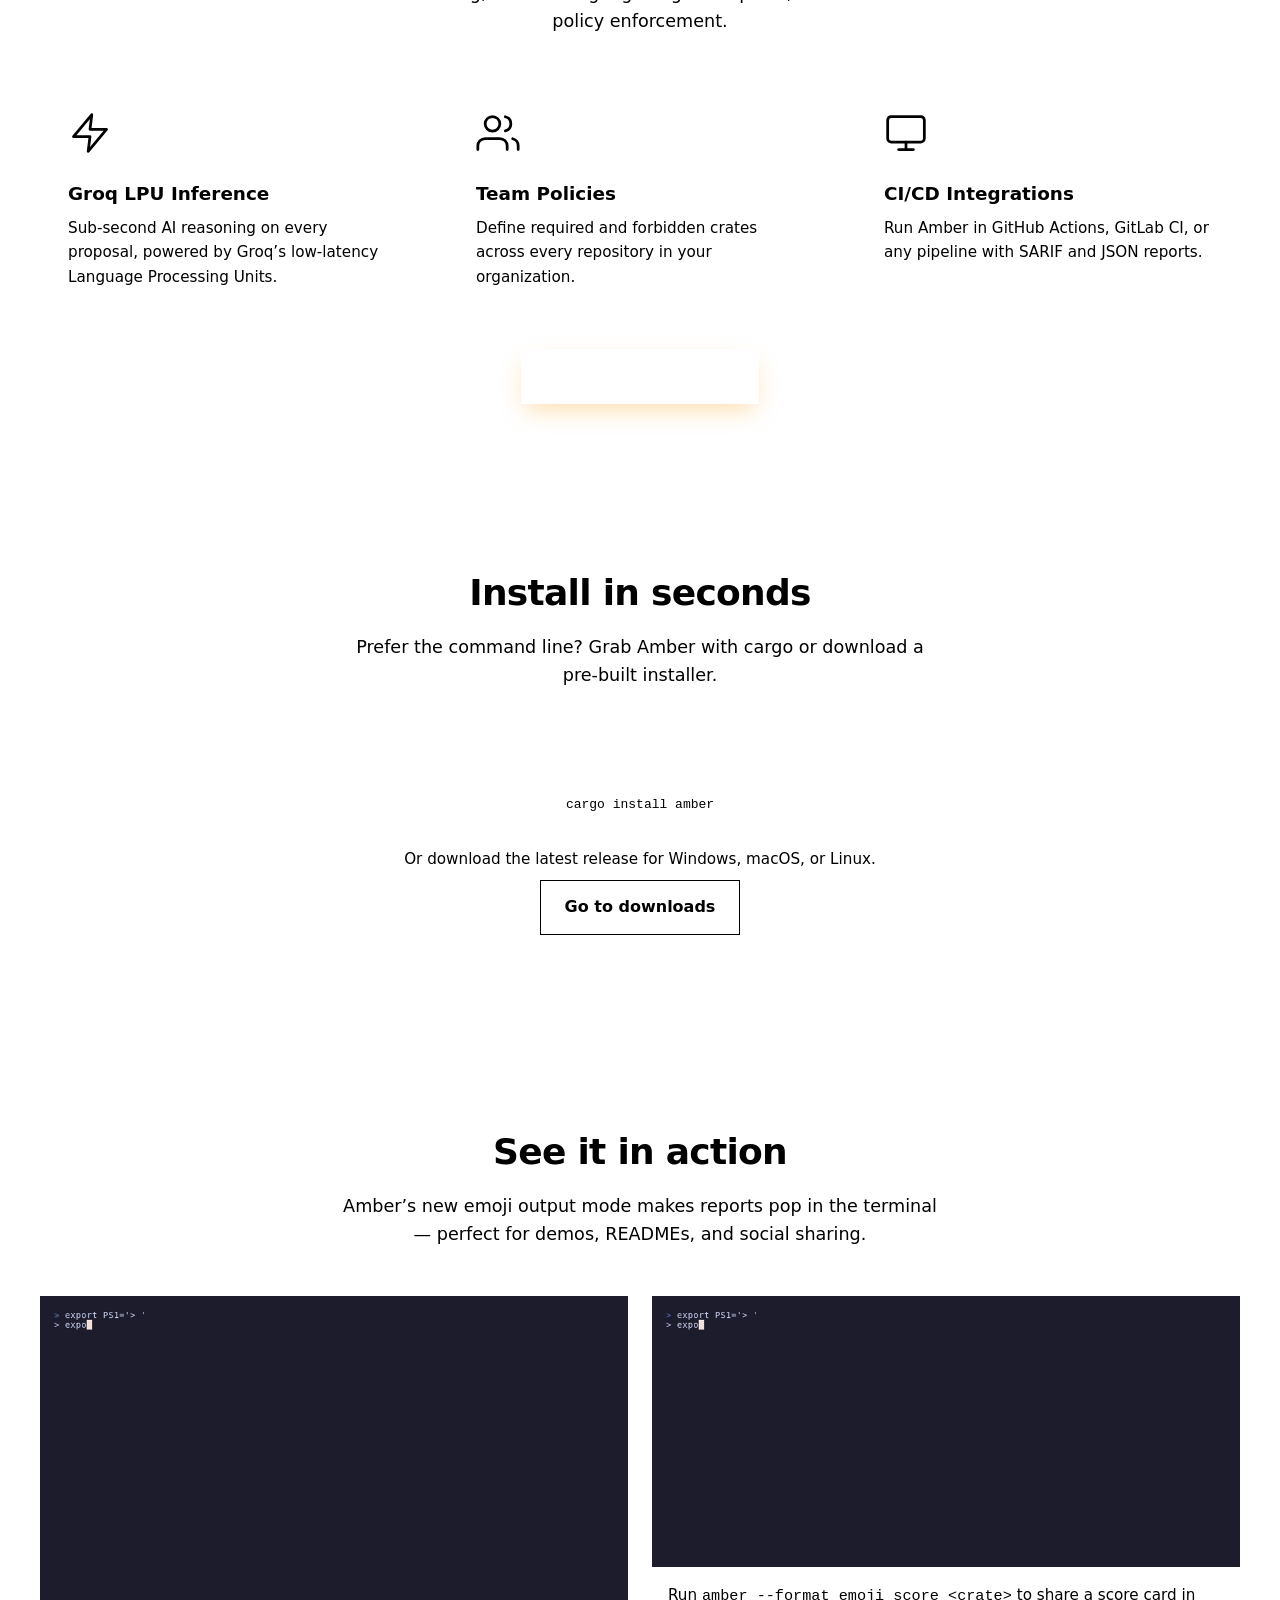
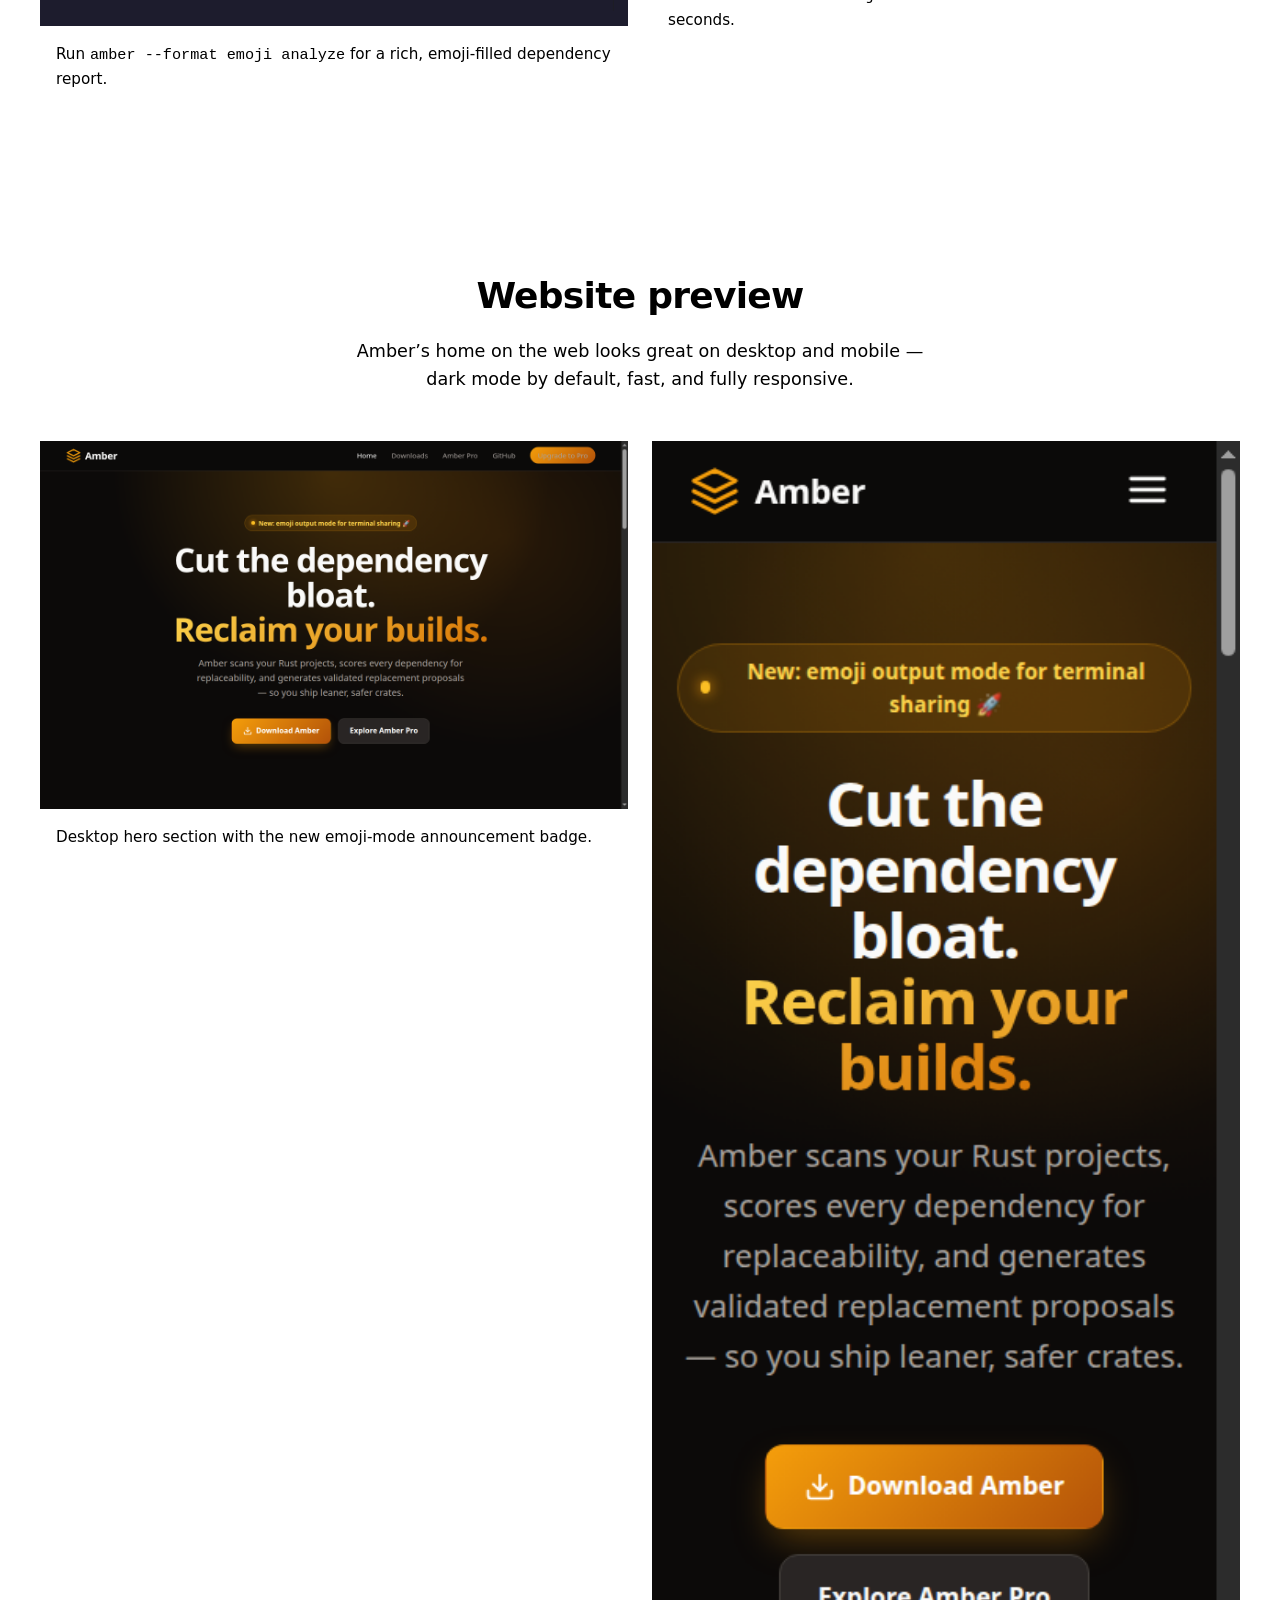
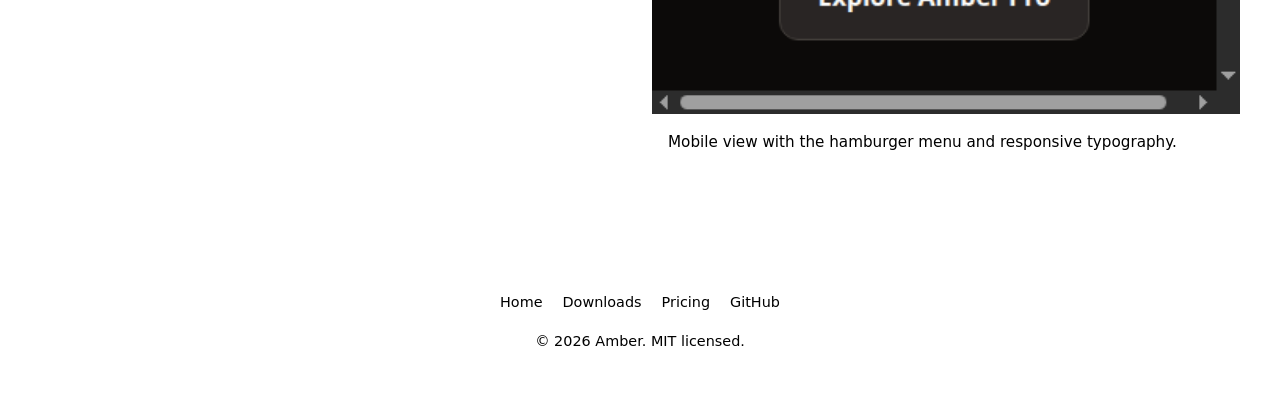
==== commit a5dd4a4d: "build(deps): update dependencies (.amber.toml, .dreams, +83 more) kaptaind: Patch -> v0.3.1 [api-sta" ====
--- a/website/index.html
+++ b/website/index.html
@@ -1,3 +1,5 @@
+<!-- Copyright (c) 2024 SVCH <svch@seriousaboutsolutions.co.uk> -->
+<!-- SPDX-License-Identifier: MIT -->
 <!DOCTYPE html>
 <html lang="en">
 <head>
--- a/website/css/styles.css
+++ b/website/css/styles.css
@@ -1,3 +1,5 @@
+// Copyright (c) 2024 SVCH <svch@seriousaboutsolutions.co.uk>
+// SPDX-License-Identifier: MIT
 /* Amber theme design tokens */
 :root {
   --bg: #0c0a09;
